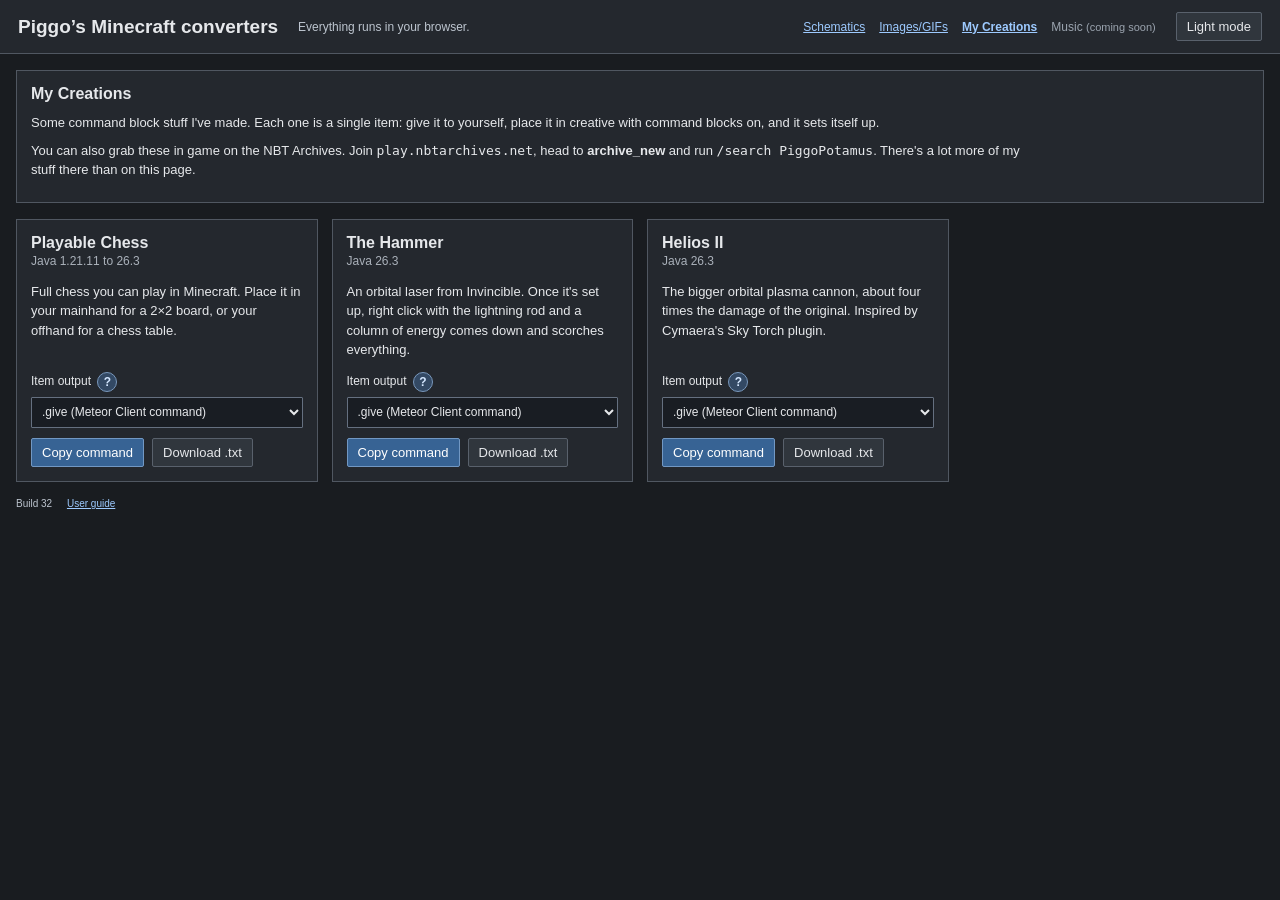
==== creations.html @ c8540da2 "Add files via upload" ====
<!doctype html><html lang="en"><head><meta charset="utf-8"><meta name="viewport" content="width=device-width,initial-scale=1"><meta name="description" content="Command block creations by PiggoPotamus for Java Minecraft."><title>My Creations</title><link rel="icon" type="image/gif" href="favicon.gif?v=20261031.9"><link rel="apple-touch-icon" href="favicon.png?v=20261031.9"><link rel="stylesheet" href="style.css?v=20261031.9"><script src="theme.js?v=20261031.9"></script></head><body><a class="skip-link" href="#creations">Skip to creations</a>
<header><h1>Piggo’s Minecraft converters</h1><span>Everything runs in your browser.</span><nav aria-label="Converters"><a href="schematic.html">Schematics</a><a href="index.html">Images/GIFs</a><a href="creations.html" aria-current="page">My Creations</a><span class="nav-disabled" role="link" aria-disabled="true">Music <small>(coming soon)</small></span></nav><button id="themeToggle" type="button" aria-label="Dark mode" aria-pressed="false">Dark mode</button></header>
<section class="introduction" aria-labelledby="creationsHeading">
 <h2 id="creationsHeading">My Creations</h2>
 <p>Some command block stuff I've made. Each one is a single item: give it to yourself, place it in creative with command blocks on, and it sets itself up.</p>
 <p>You can also grab these in game on the NBT Archives. Join <code>play.nbtarchives.net</code>, head to <strong>archive_new</strong> and run <code>/search PiggoPotamus</code>. There's a lot more of my stuff there than on this page.</p>
</section>
<main id="creations" class="creations">
 <article class="creation" data-item="chess" data-name="Playable Chess">
  <h2>Playable Chess</h2><p class="creation-meta">Java 1.21.11 to 26.3</p>
  <p>Full chess you can play in Minecraft. Place it in your mainhand for a 2×2 board, or your offhand for a chess table.</p>
 </article>
 <article class="creation" data-item="hammer" data-name="The Hammer">
  <h2>The Hammer</h2><p class="creation-meta">Java 26.3</p>
  <p>An orbital laser from Invincible. Once it's set up, right click with the lightning rod and a column of energy comes down and scorches everything.</p>
 </article>
 <article class="creation" data-item="helios-ii" data-name="Helios II">
  <h2>Helios II</h2><p class="creation-meta">Java 26.3</p>
  <p>The bigger orbital plasma cannon, about four times the damage of the original. Inspired by Cymaera's Sky Torch plugin.</p>
 </article>
</main>
<template id="creation-export"><form class="creation-export"><label>Item output <button class="help" type="button" data-help-label="How to get the item" data-help="These commands are usually too long for chat or a command block. Use Item Editor in creative mode, or put a give command in a datapack function." data-help-template="give-help">?</button><select name="syntax"><option value="client">.give (Meteor Client command)</option><option value="snbt">SNBT (Item Editor Mod)</option><option value="vanilla">/give (may be too long for command blocks)</option><option value="datapack">Datapack (.zip)</option></select></label><label class="recipient" hidden>Minecraft username <input name="recipient" maxlength="16" pattern="[A-Za-z0-9_]{1,16}" autocomplete="off" spellcheck="false" placeholder="Your Minecraft username"></label><div class="engine-actions"><button class="primary copy" type="button">Copy command</button><button class="download" type="button">Download .txt</button></div><p class="hint status" role="status" aria-live="polite" hidden></p></form></template>
<template id="give-help"><h3>How to get your item</h3><p>These commands are usually too long to paste into chat or a command block. A client-side mod can send the item directly to your creative inventory, or a datapack can run larger commands.</p><p><strong>Recommended:</strong> choose SNBT and import it with <a href="https://modrinth.com/mod/item-editor" target="_blank" rel="noopener noreferrer">Item Editor</a> (by noramibu) while in creative mode. Hold any item, like dirt, then open the item editor GUI (default keybind i), click raw editor, and replace everything there with the SNBT. Then click save and place the item in your world.</p><p><strong>.give</strong> option is for Meteor Client. Ensure you have the Better Chat module enabled, with the infinite chat box setting. Then paste the command into chat.</p><p><strong>Datapack:</strong> enter your Minecraft username. Put the ZIP in your world’s datapacks folder and run <code>/reload</code>, or reopen the world. It gives the items only to that player, once, when they join (or immediately if online). Datapack functions do not have the command block text length limit.</p></template><div id="tooltip" role="tooltip" hidden></div><script type="module" src="tooltips.js?v=20261031.9"></script><script type="module" src="creations.js?v=20261031.9"></script><footer class="version">Build 32 <a href="guide.html">User guide</a></footer></body></html>
---- style.css ----
*{box-sizing:border-box}body{margin:0;background:#e8e8e8;color:#222;font:13px Arial,Helvetica,sans-serif}button,input,select{font:inherit;color:inherit}button{cursor:pointer;border:1px solid #999;border-radius:2px;background:#eee;padding:6px 10px}button:hover:not(:disabled){background:#ddd}button:disabled{opacity:.45;cursor:default}button:focus-visible,input:focus-visible,select:focus-visible{outline:2px solid #376397;outline-offset:2px}[hidden]{display:none!important}header{display:flex;align-items:center;gap:20px;padding:12px 18px;background:#ddd;border-bottom:1px solid #aaa}h1{font-size:19px;margin:0}header>span{color:#555;font-size:12px}header>button{margin-left:auto}h2{font-size:14px;margin:17px 0 10px}h3{font-size:13px;margin:0 0 6px}p{line-height:1.5}.workspace{display:grid;grid-template-columns:380px minmax(0,1fr);gap:14px;max-width:1450px;margin:16px auto;padding:0 16px}.settings-panel,.preview-panel{border:1px solid #aaa;background:#f6f6f6;padding:14px}.settings-panel>h2:first-child{margin-top:0}.preview-panel{align-self:start;position:sticky;top:14px;min-width:0}.dropzone{display:block;width:100%;padding:18px 8px;border:1px dashed #999;background:#eee;line-height:1.7}.dropzone.over{background:#dbe7f1}.dropzone small{color:#666;font-size:11px}.selected-file{display:flex;align-items:center;gap:8px;margin-top:8px}.selected-file>span{flex:1;overflow:hidden;text-overflow:ellipsis;white-space:nowrap}.selected-file button,.sample-button{font-size:11px}.sample-button{margin-top:7px}.fields{display:grid;grid-template-columns:1fr 1fr;gap:12px 14px;margin:12px 0}label,.setting-label{display:block;font-size:12px;line-height:1.5}input:not([type=checkbox]):not([type=range]),select{display:block;width:100%;min-width:0;margin-top:5px;height:31px;border:1px solid #999;border-radius:1px;background:white;padding:5px 6px}.help{display:inline-flex;align-items:center;justify-content:center;width:16px;height:16px;padding:0;margin-left:3px;color:#555;border:1px solid #aaa;border-radius:50%;background:#ececec;font:11px Arial;vertical-align:middle}.view-switch .active{background:#d4dfeb;border-color:#71879e;font-weight:bold}.hint{font-size:11px;color:#666;margin:8px 0;line-height:1.6}.check{display:flex;align-items:center;gap:6px;margin:11px 0}.check input{margin:0}.actions{display:flex;gap:8px;border-top:1px solid #ccc;padding-top:12px;margin-top:12px}.primary{background:#376394;border-color:#2d527c;color:#fff}.primary:hover:not(:disabled){background:#294f79}.actions .primary{flex:1;padding:9px}.preview-heading{display:flex;align-items:center;gap:10px;margin-bottom:12px}.preview-heading h2{flex:1;min-width:0;overflow:hidden;text-overflow:ellipsis;white-space:nowrap;margin:0}.view-switch{display:flex;gap:4px}.view-switch button{font-size:11px}.progress-area{border:1px solid #b6b6b6;background:#ededed;padding:9px;margin-bottom:12px}.progress-heading{display:flex;justify-content:space-between;gap:12px;font-size:11px;margin-bottom:6px}progress{width:100%;height:17px;accent-color:#376394;display:block}progress::-webkit-progress-bar{background:#d6d6d6;border:1px solid #aaa}progress::-webkit-progress-value{background:#4776a9}progress::-moz-progress-bar{background:#4776a9}.stage{position:relative;height:420px;overflow:hidden;background:#303030;background-image:linear-gradient(45deg,#363636 25%,transparent 25%),linear-gradient(-45deg,#363636 25%,transparent 25%),linear-gradient(45deg,transparent 75%,#363636 75%),linear-gradient(-45deg,transparent 75%,#363636 75%);background-size:24px 24px;background-position:0 0,0 12px,12px -12px,-12px 0;border:1px solid #888}.stage canvas{display:block;width:100%;height:100%}.empty-state{position:absolute;inset:0;display:flex;align-items:center;justify-content:center;color:#bbb;pointer-events:none}.stage-label,.stage-zoom{position:absolute;bottom:10px;color:#aaa;font:9px Consolas,monospace;pointer-events:none}.stage-label{left:10px}.stage-zoom{right:10px}.transport{display:flex;align-items:center;gap:10px;margin:10px 0}.transport input{flex:1;min-width:0;accent-color:#376394}.transport>span{font:11px Consolas,monospace;min-width:52px;text-align:right}.transport button{font-size:11px}.metrics{display:grid;grid-template-columns:repeat(4,1fr);margin:14px 0;border:1px solid #bbb}.metrics>div{padding:10px;border-right:1px solid #bbb}.metrics>div:last-child{border:0}dt{font-size:10px;color:#666;margin-bottom:5px}dd{font:15px Consolas,monospace;margin:0}.output-card{border:1px solid #bbb;background:#eee;padding:12px}.output-card p{font-size:11px;color:#555;margin:0}.export-buttons{display:flex;gap:8px;margin-top:12px}.notice{font-size:12px;border:1px solid #baa471;background:#fff2d4;color:#694c17;padding:10px;margin:12px 0 0}dialog{width:500px;max-width:calc(100vw - 30px);border:1px solid #888;background:#f6f6f6;padding:22px}dialog::backdrop{background:#0006}dialog h2{margin:0 25px 15px 0}dialog p{font-size:12px;line-height:1.7}.dialog-close{position:absolute;right:10px;top:10px;padding:2px 7px}#tooltip{position:fixed;z-index:10000;max-width:min(330px,calc(100vw - 20px));padding:10px 12px;background:#fffbdc;border:1px solid #9b9474;box-shadow:2px 3px 5px #0002;font-size:12px;line-height:1.65;color:#29271c;pointer-events:none;white-space:pre-line}@media(max-width:900px){.workspace{grid-template-columns:330px minmax(0,1fr);gap:10px;padding:0 10px}.settings-panel,.preview-panel{padding:10px}.stage{height:350px}.metrics>div{padding:7px}dd{font-size:12px}}@media(max-width:700px){header{padding:10px;gap:10px}header>span{font-size:10px}.workspace{display:flex;flex-direction:column;margin-top:10px}.preview-panel{position:static;order:0}.settings-panel{order:1}.stage{height:290px}.fields{gap:13px 18px}.metrics>div{padding:9px}.export-buttons button{flex:1}.stage-zoom{display:none}.progress-area{position:sticky;top:5px;z-index:3}h1{font-size:17px}}
.progress-heading{align-items:center}.progress-heading>span:first-child{flex:1}.progress-heading button{font-size:11px;padding:2px 7px}

header nav{display:flex;gap:14px;margin-left:auto}header nav a{color:#264e7b;font-size:12px}header nav a[aria-current]{font-weight:bold}header>button{margin-left:0}.source-image{position:absolute;left:50%;top:50%;transform:translate(-50%,-50%);max-width:calc(100% - 70px);max-height:calc(100% - 82px);object-fit:contain}.advanced{margin:14px 0;border-top:1px solid #ccc;padding-top:10px}.advanced summary{cursor:pointer;font-size:12px}.metrics{grid-template-columns:repeat(5,1fr)}@media(max-width:700px){header{flex-wrap:wrap}header nav{order:3;width:100%;margin-left:0}.metrics>div{padding:6px}dd{font-size:11px}}
.origin-fields{display:grid;grid-template-columns:repeat(3,1fr);gap:8px}.schem-workspace .preview-panel{position:static}.processing-log{background:#eee;border:1px solid #bbb;white-space:pre-wrap;overflow-wrap:anywhere;padding:12px;max-height:520px;overflow:auto;font:12px/1.6 Consolas,monospace}.schem-output{display:flex;align-items:center;gap:8px;border:1px solid #bbb;padding:10px;margin:10px 0}.schem-output span{flex:1;overflow-wrap:anywhere}

.source-image{max-width:none;max-height:none}
.help{width:20px;height:20px;border-color:#6182a5;background:#e5edf6;color:#244c78;font:bold 12px Arial;flex-shrink:0}.help:hover,.help:focus-visible{background:#cbdff5;border-color:#315c89}#tooltip{pointer-events:auto;user-select:text;cursor:text}.check .help{margin-left:auto}

.version{max-width:1450px;margin:16px auto;padding:0 16px;color:#666;font-size:10px}

#tooltip{overflow-wrap:anywhere}
.export-help{display:inline-flex;align-items:center;gap:5px;font-size:11px;color:#555;margin-bottom:6px}#tooltip p{margin:6px 0}#tooltip a{color:#164f93;text-decoration:underline}#tooltip h3{margin:0 0 8px}

#tooltip{max-height:calc(100dvh - 20px);overflow-y:auto}

.introduction{max-width:1418px;margin:16px auto;padding:14px;border:1px solid #aaa;background:#f6f6f6}.introduction h2{margin-top:0;font-size:16px}.introduction p{margin:8px 0;max-width:1000px}.setup-first{padding:10px 12px;background:#e2eaf3;border-left:3px solid #376394}.engine-download{margin:12px 0;border:1px solid #aaa;padding:12px;background:#eee}.engine-download summary{font-weight:bold;cursor:pointer}.engine-version{font-weight:normal;font-size:11px;color:#666;margin-left:6px}html[data-theme=dark] .engine-version{color:#aab1ba}.engine-settings{display:flex;align-items:flex-end;flex-wrap:wrap;gap:14px;margin:12px 0}.engine-settings label{min-width:210px;max-width:400px;flex:1}.engine-actions{display:flex;gap:8px;flex-wrap:wrap}.nav-disabled{color:#888;font-size:12px;cursor:default}.nav-disabled small{font-size:11px}.conversion-log{margin-top:18px}.conversion-log summary{cursor:pointer}dialog li{margin:9px 0;line-height:1.6}dialog a{color:#264e7b}header nav{align-items:center;flex-wrap:wrap}@media(max-width:1450px){.introduction{margin:16px}}@media(max-width:700px){.introduction{margin:10px;padding:10px}.engine-settings{display:block}.engine-settings label{margin:12px 0;max-width:none}.engine-actions{margin-top:12px}header>span{display:none}}

/* Keep the tool layout and image colours unchanged in dark mode. */
html[data-theme=dark]{color-scheme:dark}
html[data-theme=dark] body{background:#191c20;color:#e6e8eb}
html[data-theme=dark] header{background:#24282e;border-color:#505761}
html[data-theme=dark] :is(.settings-panel,.preview-panel,.introduction,dialog){background:#24282e;color:#e6e8eb;border-color:#505761}
html[data-theme=dark] :is(button,.dropzone,.engine-download,.progress-area,.output-card,.processing-log){background:#30363d;color:#e6e8eb;border-color:#59616c}
html[data-theme=dark] button:hover:not(:disabled){background:#424b57}
html[data-theme=dark] :is(input:not([type=checkbox]):not([type=range]),select){background:#191d23;color:#e6e8eb;border-color:#657080}
html[data-theme=dark] :is(.hint,.version,dt,.export-help,.output-card p,.dropzone small,header>span){color:#bdc5cf}
html[data-theme=dark] :is(a,header nav a,dialog a,#tooltip a){color:#9dcaff}
html[data-theme=dark] .help{background:#334964;color:#d4e7ff;border-color:#7998bc}
html[data-theme=dark] :is(.view-switch .active,.setup-first){background:#344a63;color:#edf4ff;border-color:#8eb6e5}
html[data-theme=dark] .primary{background:#376394;color:#fff;border-color:#7298c3}
html[data-theme=dark] .primary:hover:not(:disabled){background:#4777ad}
html[data-theme=dark] #tooltip{background:#303944;color:#eff2f6;border-color:#7c8896}
html[data-theme=dark] .notice{background:#403720;color:#ffe1a2;border-color:#9e8758}
html[data-theme=dark] :is(.metrics,.metrics>div,.schem-output,.advanced,.actions){border-color:#535c68}
html[data-theme=dark] .nav-disabled{color:#9ba4af}
html[data-theme=dark] progress::-webkit-progress-bar{background:#161a20;border-color:#58616d}
header{flex-wrap:wrap}#troubleshooting{max-height:calc(100dvh - 30px);overflow:auto}#troubleshooting h3{margin-top:18px}#troubleshooting li{font-size:12px}

.metrics dd{overflow-wrap:anywhere;line-height:1.4}#conversionElapsed{white-space:nowrap;color:inherit}

.comparison{margin:14px 0;overflow-x:auto}.comparison-table{width:100%;border-collapse:collapse;table-layout:fixed;font-size:12px}.comparison-table caption{text-align:left;font-size:14px;font-weight:bold;margin-bottom:9px}.comparison-table th,.comparison-table td{border:1px solid #aaa;padding:9px 10px;text-align:left;line-height:1.5;overflow-wrap:anywhere}.comparison-table thead th{background:#e0e4e9}.comparison-table th:first-child{width:22%}.comparison-table tbody th{font-weight:normal;background:#eee}.comparison-table td:last-child{background:#eaf1f8}.comparison-table thead th:last-child{background:#d3e3f3}html[data-theme=dark] .comparison-table :is(th,td){border-color:#58616e}html[data-theme=dark] .comparison-table thead th{background:#303a47}html[data-theme=dark] .comparison-table tbody th{background:#292f37}html[data-theme=dark] .comparison-table td:last-child{background:#28394c}html[data-theme=dark] .comparison-table thead th:last-child{background:#364e69}

.help-warning{position:relative;background:#fff0be;border-color:#a36b00;color:#754b00}.warning-badge{position:absolute;right:-7px;top:-7px;width:12px;height:12px;border-radius:50%;background:#b44b00;color:#fff;font:bold 10px/12px Arial;text-align:center}.help-warning:hover,.help-warning:focus-visible{background:#ffe096;border-color:#8b5700}.setting-warning{grid-column:1/-1;margin:0;padding:8px 10px;font-size:12px;line-height:1.5;border:1px solid #b98b40;background:#fff1cf;color:#684500}html[data-theme=dark] .help-warning{background:#604922;border-color:#e2ae55;color:#ffdf9d}html[data-theme=dark] .setting-warning{background:#40351f;color:#ffdfa2;border-color:#b28b4b}

.section-heading{display:flex;align-items:center;justify-content:space-between;gap:12px;margin-top:16px}.section-heading h2{margin:0}.section-heading button{font-size:11px}.copy-dialog{width:640px}.copy-dialog textarea{display:block;width:100%;height:220px;margin:14px 0;padding:10px;white-space:pre;resize:vertical;font:12px/1.5 Consolas,monospace}.copy-dialog button{float:right}.skip-link{position:absolute;left:10px;top:-100px;z-index:10001;padding:8px 12px;background:#fff;color:#164f93}.skip-link:focus{top:8px}.stage video{object-fit:contain;z-index:1}footer a{margin-left:12px}.schem-output{flex-wrap:wrap}.schem-output span{min-width:120px}.changelog{max-width:900px;margin:24px auto;padding:20px}.changelog h2{margin-top:26px}.changelog li{line-height:1.7;margin:6px 0}html[data-theme=dark] .copy-dialog textarea{background:#191d23;color:#e6e8eb;border-color:#657080}
.creations{display:grid;grid-template-columns:repeat(auto-fill,minmax(300px,1fr));gap:14px;max-width:1450px;margin:16px auto;padding:0 16px;box-sizing:border-box}.creation{border:1px solid #aaa;background:#f6f6f6;padding:14px;display:flex;flex-direction:column}.creation h2{margin:0;font-size:16px}.creation-meta{margin:4px 0 8px;font-size:12px;color:#666}.creation>p{margin:0 0 12px;line-height:1.5}.creation-export{margin-top:auto;display:flex;flex-direction:column;gap:10px}.introduction code{white-space:nowrap}@media(max-width:700px){.creations{padding:0 10px;gap:10px}}
html[data-theme=dark] .creation{background:#24282e;color:#e6e8eb;border-color:#505761}html[data-theme=dark] .creation-meta{color:#aab1ba}
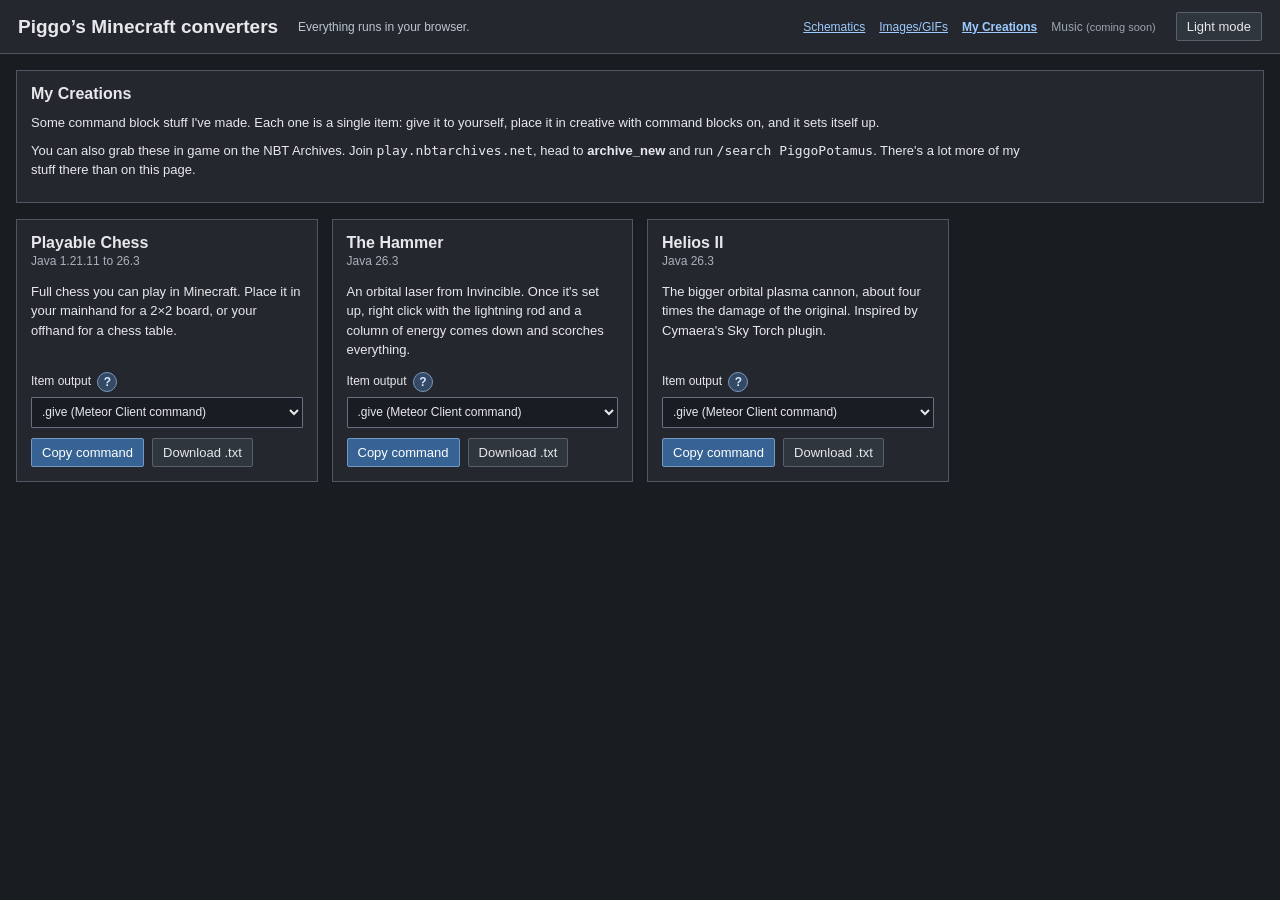
==== commit 5a574eca: "Add files via upload" ====
--- a/creations.html
+++ b/creations.html
@@ -1,4 +1,4 @@
-<!doctype html><html lang="en"><head><meta charset="utf-8"><meta name="viewport" content="width=device-width,initial-scale=1"><meta name="description" content="Command block creations by PiggoPotamus for Java Minecraft."><title>My Creations</title><link rel="icon" type="image/gif" href="favicon.gif?v=20261031.9"><link rel="apple-touch-icon" href="favicon.png?v=20261031.9"><link rel="stylesheet" href="style.css?v=20261031.9"><script src="theme.js?v=20261031.9"></script></head><body><a class="skip-link" href="#creations">Skip to creations</a>
+<!doctype html><html lang="en"><head><meta charset="utf-8"><meta name="viewport" content="width=device-width,initial-scale=1"><meta name="description" content="Command block creations by PiggoPotamus for Java Minecraft."><title>My Creations</title><link rel="icon" type="image/gif" href="favicon.gif?v=20261031.10"><link rel="apple-touch-icon" href="favicon.png?v=20261031.10"><link rel="stylesheet" href="style.css?v=20261031.10"><script src="theme.js?v=20261031.10"></script></head><body><a class="skip-link" href="#creations">Skip to creations</a>
 <header><h1>Piggo’s Minecraft converters</h1><span>Everything runs in your browser.</span><nav aria-label="Converters"><a href="schematic.html">Schematics</a><a href="index.html">Images/GIFs</a><a href="creations.html" aria-current="page">My Creations</a><span class="nav-disabled" role="link" aria-disabled="true">Music <small>(coming soon)</small></span></nav><button id="themeToggle" type="button" aria-label="Dark mode" aria-pressed="false">Dark mode</button></header>
 <section class="introduction" aria-labelledby="creationsHeading">
  <h2 id="creationsHeading">My Creations</h2>
@@ -20,4 +20,4 @@
  </article>
 </main>
 <template id="creation-export"><form class="creation-export"><label>Item output <button class="help" type="button" data-help-label="How to get the item" data-help="These commands are usually too long for chat or a command block. Use Item Editor in creative mode, or put a give command in a datapack function." data-help-template="give-help">?</button><select name="syntax"><option value="client">.give (Meteor Client command)</option><option value="snbt">SNBT (Item Editor Mod)</option><option value="vanilla">/give (may be too long for command blocks)</option><option value="datapack">Datapack (.zip)</option></select></label><label class="recipient" hidden>Minecraft username <input name="recipient" maxlength="16" pattern="[A-Za-z0-9_]{1,16}" autocomplete="off" spellcheck="false" placeholder="Your Minecraft username"></label><div class="engine-actions"><button class="primary copy" type="button">Copy command</button><button class="download" type="button">Download .txt</button></div><p class="hint status" role="status" aria-live="polite" hidden></p></form></template>
-<template id="give-help"><h3>How to get your item</h3><p>These commands are usually too long to paste into chat or a command block. A client-side mod can send the item directly to your creative inventory, or a datapack can run larger commands.</p><p><strong>Recommended:</strong> choose SNBT and import it with <a href="https://modrinth.com/mod/item-editor" target="_blank" rel="noopener noreferrer">Item Editor</a> (by noramibu) while in creative mode. Hold any item, like dirt, then open the item editor GUI (default keybind i), click raw editor, and replace everything there with the SNBT. Then click save and place the item in your world.</p><p><strong>.give</strong> option is for Meteor Client. Ensure you have the Better Chat module enabled, with the infinite chat box setting. Then paste the command into chat.</p><p><strong>Datapack:</strong> enter your Minecraft username. Put the ZIP in your world’s datapacks folder and run <code>/reload</code>, or reopen the world. It gives the items only to that player, once, when they join (or immediately if online). Datapack functions do not have the command block text length limit.</p></template><div id="tooltip" role="tooltip" hidden></div><script type="module" src="tooltips.js?v=20261031.9"></script><script type="module" src="creations.js?v=20261031.9"></script><footer class="version">Build 32 <a href="guide.html">User guide</a></footer></body></html>
+<template id="give-help"><h3>How to get your item</h3><p>These commands are usually too long to paste into chat or a command block. A client-side mod can send the item directly to your creative inventory, or a datapack can run larger commands.</p><p><strong>Recommended:</strong> choose SNBT and import it with <a href="https://modrinth.com/mod/item-editor" target="_blank" rel="noopener noreferrer">Item Editor</a> (by noramibu) while in creative mode. Hold any item, like dirt, then open the item editor GUI (default keybind i), click raw editor, and replace everything there with the SNBT. Then click save and place the item in your world.</p><p><strong>.give</strong> option is for Meteor Client. Ensure you have the Better Chat module enabled, with the infinite chat box setting. Then paste the command into chat.</p><p><strong>Datapack:</strong> enter your Minecraft username. Put the ZIP in your world’s datapacks folder and run <code>/reload</code>, or reopen the world. It gives the items only to that player, once, when they join (or immediately if online). Datapack functions do not have the command block text length limit.</p></template><div id="tooltip" role="tooltip" hidden></div><script type="module" src="tooltips.js?v=20261031.10"></script><script type="module" src="creations.js?v=20261031.10"></script></body></html>
--- a/style.css
+++ b/style.css
@@ -7,7 +7,6 @@
 .source-image{max-width:none;max-height:none}
 .help{width:20px;height:20px;border-color:#6182a5;background:#e5edf6;color:#244c78;font:bold 12px Arial;flex-shrink:0}.help:hover,.help:focus-visible{background:#cbdff5;border-color:#315c89}#tooltip{pointer-events:auto;user-select:text;cursor:text}.check .help{margin-left:auto}
 
-.version{max-width:1450px;margin:16px auto;padding:0 16px;color:#666;font-size:10px}
 
 #tooltip{overflow-wrap:anywhere}
 .export-help{display:inline-flex;align-items:center;gap:5px;font-size:11px;color:#555;margin-bottom:6px}#tooltip p{margin:6px 0}#tooltip a{color:#164f93;text-decoration:underline}#tooltip h3{margin:0 0 8px}
@@ -24,7 +23,7 @@
 html[data-theme=dark] :is(button,.dropzone,.engine-download,.progress-area,.output-card,.processing-log){background:#30363d;color:#e6e8eb;border-color:#59616c}
 html[data-theme=dark] button:hover:not(:disabled){background:#424b57}
 html[data-theme=dark] :is(input:not([type=checkbox]):not([type=range]),select){background:#191d23;color:#e6e8eb;border-color:#657080}
-html[data-theme=dark] :is(.hint,.version,dt,.export-help,.output-card p,.dropzone small,header>span){color:#bdc5cf}
+html[data-theme=dark] :is(.hint,dt,.export-help,.output-card p,.dropzone small,header>span){color:#bdc5cf}
 html[data-theme=dark] :is(a,header nav a,dialog a,#tooltip a){color:#9dcaff}
 html[data-theme=dark] .help{background:#334964;color:#d4e7ff;border-color:#7998bc}
 html[data-theme=dark] :is(.view-switch .active,.setup-first){background:#344a63;color:#edf4ff;border-color:#8eb6e5}
@@ -43,6 +42,6 @@
 
 .help-warning{position:relative;background:#fff0be;border-color:#a36b00;color:#754b00}.warning-badge{position:absolute;right:-7px;top:-7px;width:12px;height:12px;border-radius:50%;background:#b44b00;color:#fff;font:bold 10px/12px Arial;text-align:center}.help-warning:hover,.help-warning:focus-visible{background:#ffe096;border-color:#8b5700}.setting-warning{grid-column:1/-1;margin:0;padding:8px 10px;font-size:12px;line-height:1.5;border:1px solid #b98b40;background:#fff1cf;color:#684500}html[data-theme=dark] .help-warning{background:#604922;border-color:#e2ae55;color:#ffdf9d}html[data-theme=dark] .setting-warning{background:#40351f;color:#ffdfa2;border-color:#b28b4b}
 
-.section-heading{display:flex;align-items:center;justify-content:space-between;gap:12px;margin-top:16px}.section-heading h2{margin:0}.section-heading button{font-size:11px}.copy-dialog{width:640px}.copy-dialog textarea{display:block;width:100%;height:220px;margin:14px 0;padding:10px;white-space:pre;resize:vertical;font:12px/1.5 Consolas,monospace}.copy-dialog button{float:right}.skip-link{position:absolute;left:10px;top:-100px;z-index:10001;padding:8px 12px;background:#fff;color:#164f93}.skip-link:focus{top:8px}.stage video{object-fit:contain;z-index:1}footer a{margin-left:12px}.schem-output{flex-wrap:wrap}.schem-output span{min-width:120px}.changelog{max-width:900px;margin:24px auto;padding:20px}.changelog h2{margin-top:26px}.changelog li{line-height:1.7;margin:6px 0}html[data-theme=dark] .copy-dialog textarea{background:#191d23;color:#e6e8eb;border-color:#657080}
+.section-heading{display:flex;align-items:center;justify-content:space-between;gap:12px;margin-top:16px}.section-heading h2{margin:0}.section-heading button{font-size:11px}.copy-dialog{width:640px}.copy-dialog textarea{display:block;width:100%;height:220px;margin:14px 0;padding:10px;white-space:pre;resize:vertical;font:12px/1.5 Consolas,monospace}.copy-dialog button{float:right}.skip-link{position:absolute;left:10px;top:-100px;z-index:10001;padding:8px 12px;background:#fff;color:#164f93}.skip-link:focus{top:8px}.stage video{object-fit:contain;z-index:1}.schem-output{flex-wrap:wrap}.schem-output span{min-width:120px}.changelog{max-width:900px;margin:24px auto;padding:20px}.changelog h2{margin-top:26px}.changelog li{line-height:1.7;margin:6px 0}html[data-theme=dark] .copy-dialog textarea{background:#191d23;color:#e6e8eb;border-color:#657080}
 .creations{display:grid;grid-template-columns:repeat(auto-fill,minmax(300px,1fr));gap:14px;max-width:1450px;margin:16px auto;padding:0 16px;box-sizing:border-box}.creation{border:1px solid #aaa;background:#f6f6f6;padding:14px;display:flex;flex-direction:column}.creation h2{margin:0;font-size:16px}.creation-meta{margin:4px 0 8px;font-size:12px;color:#666}.creation>p{margin:0 0 12px;line-height:1.5}.creation-export{margin-top:auto;display:flex;flex-direction:column;gap:10px}.introduction code{white-space:nowrap}@media(max-width:700px){.creations{padding:0 10px;gap:10px}}
 html[data-theme=dark] .creation{background:#24282e;color:#e6e8eb;border-color:#505761}html[data-theme=dark] .creation-meta{color:#aab1ba}
